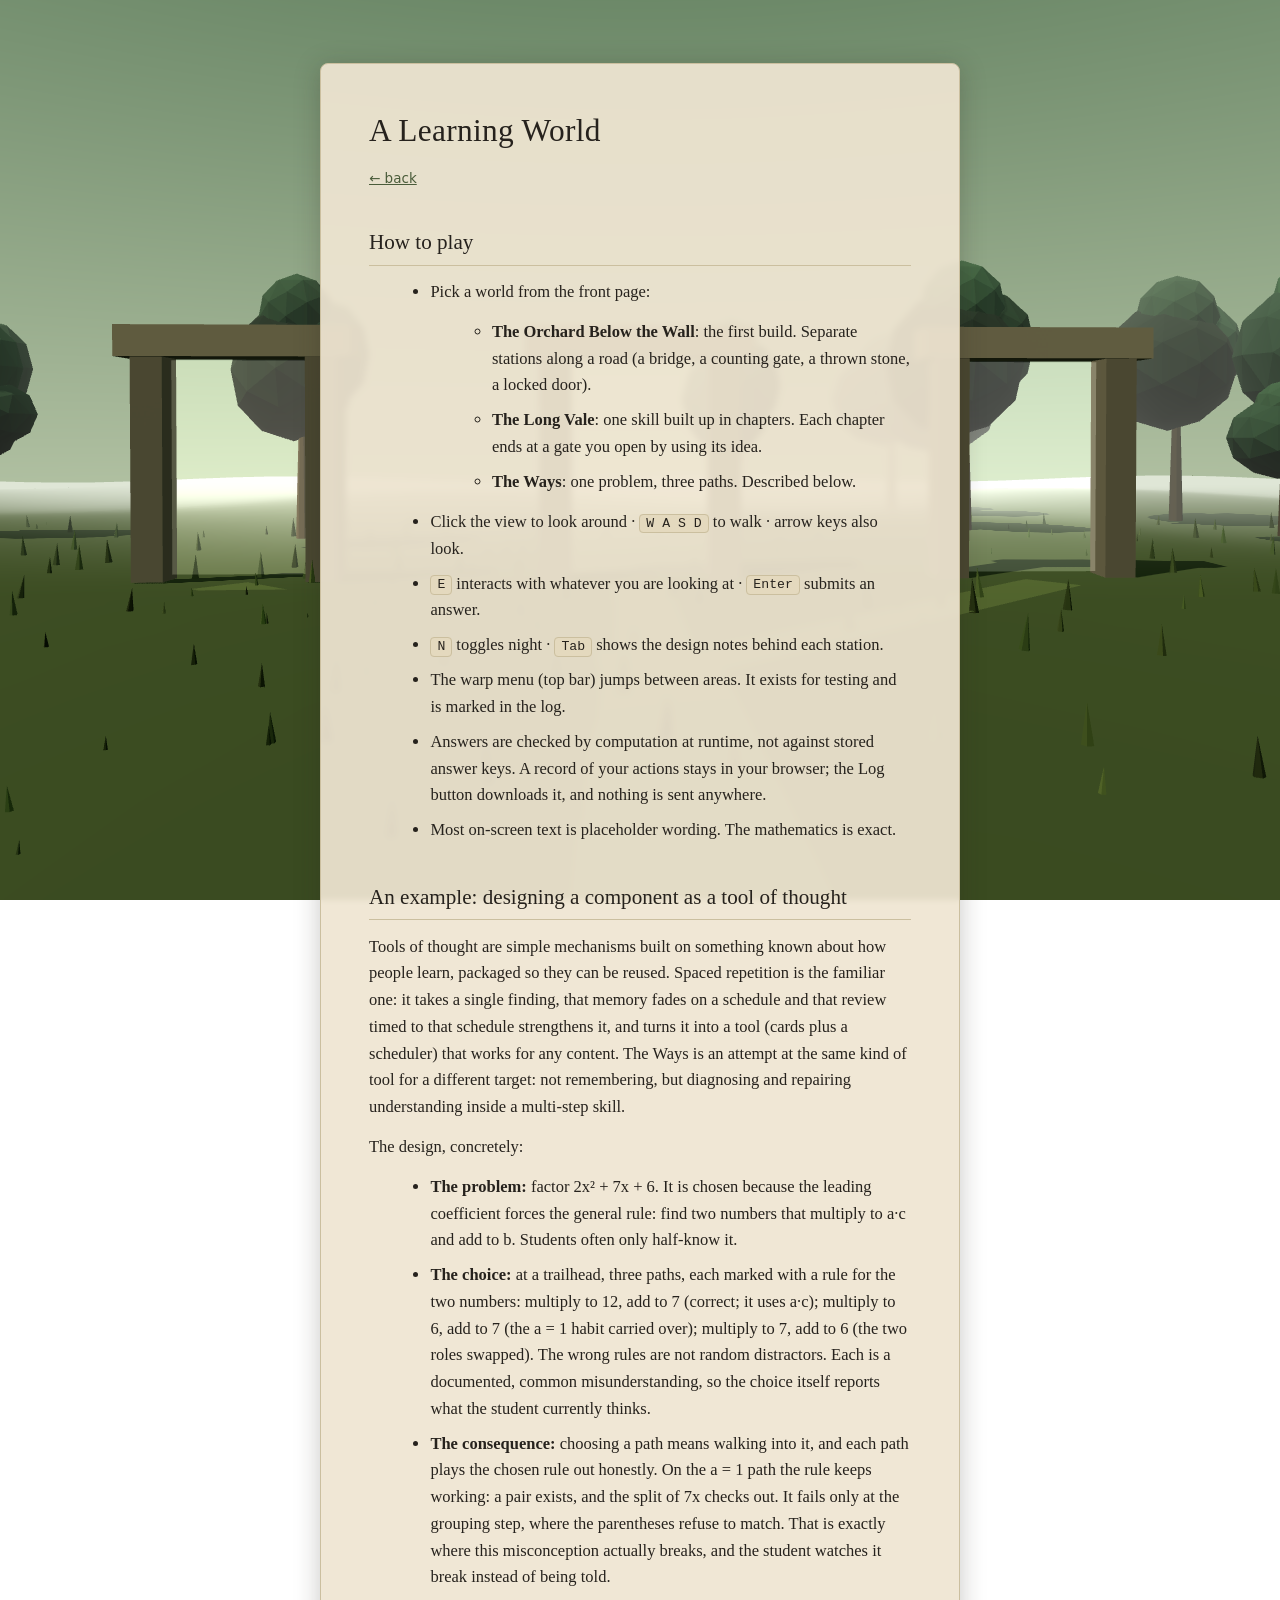
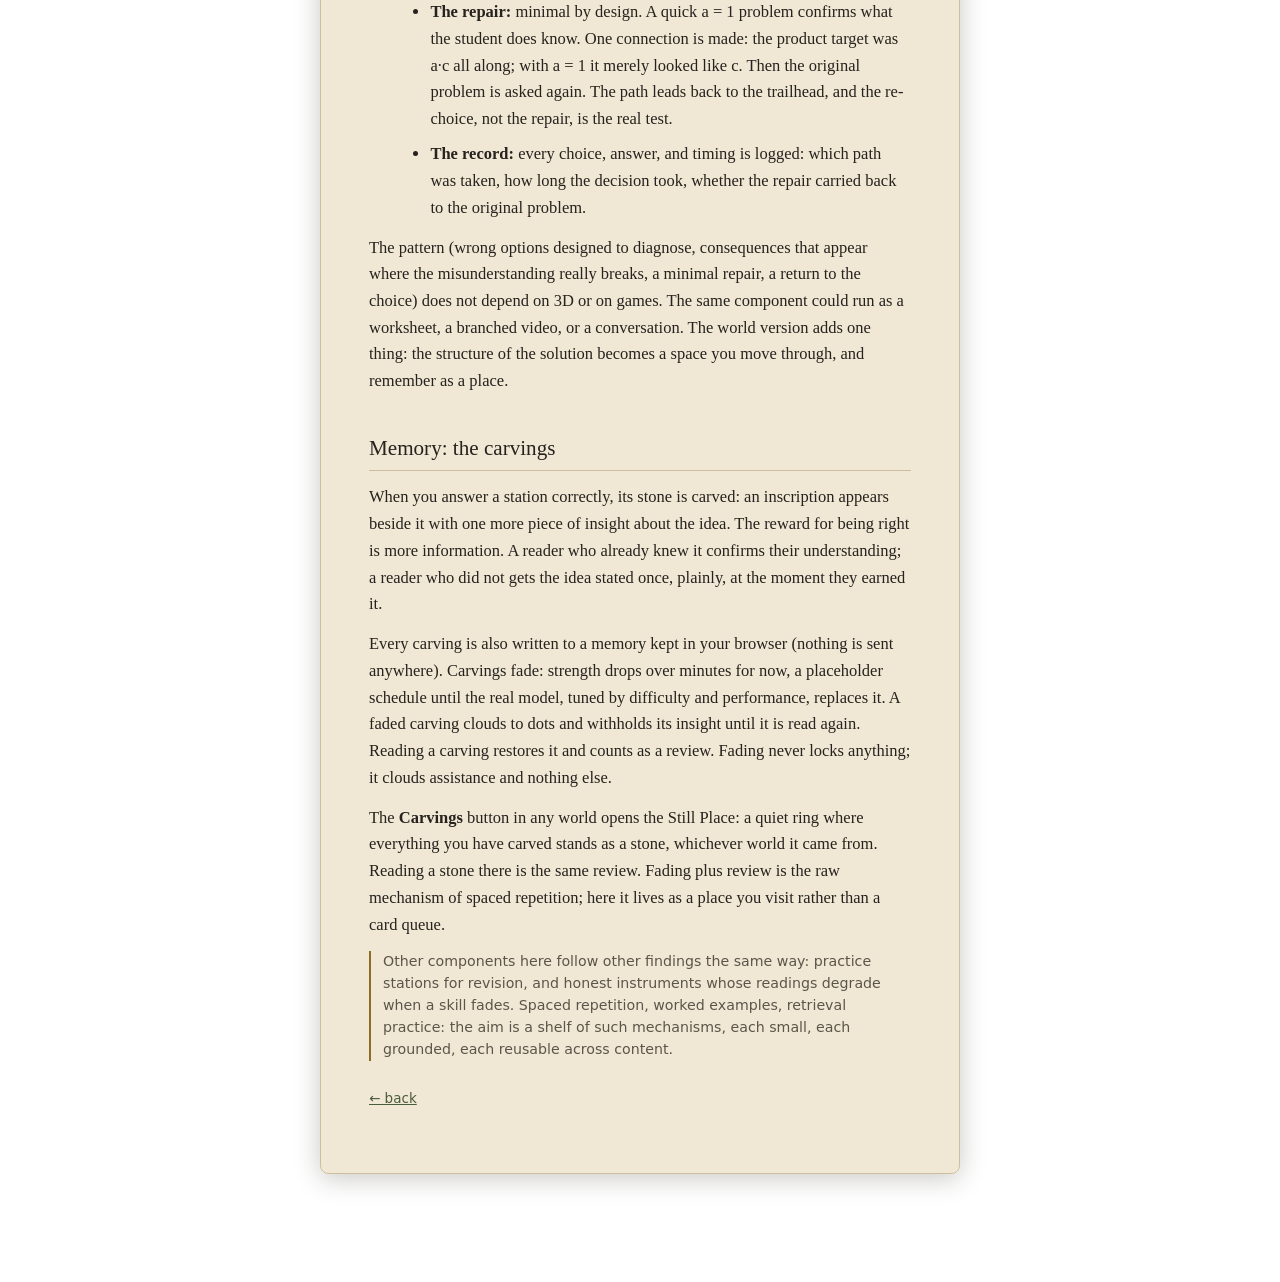
==== about.html @ 8d98e398 "The public build Co-Authored-By: Claude Fable 5 <noreply@anthropic.com>" ====
<!doctype html>
<html lang="en">
<head>
<meta charset="utf-8">
<meta name="viewport" content="width=device-width, initial-scale=1">
<title>About — A Learning World</title>
<style>
  :root{
    --ink:#26221d; --ink-soft:#5c554a; --gold:#8a6d21;
    --parchment:#efe6d2; --line:#cbbf9f;
    --serif: ui-serif, "Iowan Old Style", "Palatino Linotype", Palatino, Georgia, serif;
    --sans: ui-sans-serif, -apple-system, "Segoe UI", Roboto, system-ui, sans-serif;
    --mono: ui-monospace, "SF Mono", Menlo, monospace;
  }
  * { margin: 0; box-sizing: border-box; }
  body { color: var(--ink); font: 16.5px/1.62 var(--serif); }
  #bg { position: fixed; inset: 0; z-index: 0; }
  main { position: relative; z-index: 1; display: flex; justify-content: center; padding: 7vh 20px 12vh; }
  article {
    max-width: 640px; background: rgba(239,230,210,.93); border: 1px solid var(--line);
    border-radius: 8px; padding: 42px 48px 38px; box-shadow: 0 4px 26px rgba(38,34,29,.25);
    backdrop-filter: blur(3px);
  }
  h1 { font-weight: normal; font-size: 1.9em; margin-bottom: .15em; letter-spacing: .01em; }
  .back { font-family: var(--sans); font-size: .82em; margin-bottom: 1.8em; }
  a { color: #4a5c3a; }
  h2 { font-weight: normal; font-size: 1.28em; margin: 1.7em 0 .5em; border-bottom: 1px solid var(--line); padding-bottom: .25em; }
  p { margin: .8em 0; }
  ul { margin: .8em 0 .8em 1.3em; }
  li { margin: .5em 0; }
  b { font-weight: 600; }
  .k { font-family: var(--mono); font-size: .8em; background: #e4d9be; border: 1px solid var(--line); padding: .1em .45em; border-radius: 4px; }
  .quiet { color: var(--ink-soft); font-family: var(--sans); font-size: .86em; line-height: 1.55; border-left: 2px solid var(--gold); padding-left: 12px; }
  @media (max-width: 640px) { article { padding: 30px 22px; } }
</style>
</head>
<body>
<canvas id="bg"></canvas>
<main>
<article>
  <h1>A Learning World</h1>
  <p class="back"><a href="index.html">← back</a></p>

  <h2>How to play</h2>
  <ul>
    <li>Pick a world from the front page:
      <ul>
        <li><b>The Orchard Below the Wall</b>: the first build. Separate stations along a road (a bridge, a counting gate, a thrown stone, a locked door).</li>
        <li><b>The Long Vale</b>: one skill built up in chapters. Each chapter ends at a gate you open by using its idea.</li>
        <li><b>The Ways</b>: one problem, three paths. Described below.</li>
      </ul>
    </li>
    <li>Click the view to look around · <span class="k">W A S D</span> to walk · arrow keys also look.</li>
    <li><span class="k">E</span> interacts with whatever you are looking at · <span class="k">Enter</span> submits an answer.</li>
    <li><span class="k">N</span> toggles night · <span class="k">Tab</span> shows the design notes behind each station.</li>
    <li>The warp menu (top bar) jumps between areas. It exists for testing and is marked in the log.</li>
    <li>Answers are checked by computation at runtime, not against stored answer keys. A record of your actions stays in your browser; the Log button downloads it, and nothing is sent anywhere.</li>
    <li>Most on-screen text is placeholder wording. The mathematics is exact.</li>
  </ul>

  <h2>An example: designing a component as a tool of thought</h2>

  <p>Tools of thought are simple mechanisms built on something known about how
  people learn, packaged so they can be reused. Spaced repetition is the
  familiar one: it takes a single finding, that memory fades on a schedule and
  that review timed to that schedule strengthens it, and turns it into a tool
  (cards plus a scheduler) that works for any content. The Ways is an attempt
  at the same kind of tool for a different target: not remembering, but
  diagnosing and repairing understanding inside a multi-step skill.</p>

  <p>The design, concretely:</p>

  <ul>
    <li><b>The problem:</b> factor 2x² + 7x + 6. It is chosen because the
    leading coefficient forces the general rule: find two numbers that
    multiply to a·c and add to b. Students often only half-know it.</li>
    <li><b>The choice:</b> at a trailhead, three paths, each marked with a rule
    for the two numbers: multiply to 12, add to 7 (correct; it uses a·c);
    multiply to 6, add to 7 (the a = 1 habit carried over); multiply to 7, add
    to 6 (the two roles swapped). The wrong rules are not random distractors.
    Each is a documented, common misunderstanding, so the choice itself
    reports what the student currently thinks.</li>
    <li><b>The consequence:</b> choosing a path means walking into it, and each
    path plays the chosen rule out honestly. On the a = 1 path the rule keeps
    working: a pair exists, and the split of 7x checks out. It fails only at
    the grouping step, where the parentheses refuse to match. That is exactly
    where this misconception actually breaks, and the student watches it break
    instead of being told.</li>
    <li><b>The repair:</b> minimal by design. A quick a = 1 problem confirms
    what the student does know. One connection is made: the product target was
    a·c all along; with a = 1 it merely looked like c. Then the original
    problem is asked again. The path leads back to the trailhead, and the
    re-choice, not the repair, is the real test.</li>
    <li><b>The record:</b> every choice, answer, and timing is logged: which
    path was taken, how long the decision took, whether the repair carried
    back to the original problem.</li>
  </ul>

  <p>The pattern (wrong options designed to diagnose, consequences that appear
  where the misunderstanding really breaks, a minimal repair, a return to the
  choice) does not depend on 3D or on games. The same component could run as a
  worksheet, a branched video, or a conversation. The world version adds one
  thing: the structure of the solution becomes a space you move through, and
  remember as a place.</p>

  <h2>Memory: the carvings</h2>

  <p>When you answer a station correctly, its stone is carved: an inscription
  appears beside it with one more piece of insight about the idea. The reward
  for being right is more information. A reader who already knew it confirms
  their understanding; a reader who did not gets the idea stated once, plainly,
  at the moment they earned it.</p>

  <p>Every carving is also written to a memory kept in your browser (nothing is
  sent anywhere). Carvings fade: strength drops over minutes for now, a
  placeholder schedule until the real model, tuned by difficulty and
  performance, replaces it. A faded carving clouds to dots and withholds its
  insight until it is read again. Reading a carving restores it and counts as
  a review. Fading never locks anything; it clouds assistance and nothing
  else.</p>

  <p>The <b>Carvings</b> button in any world opens the Still Place: a quiet
  ring where everything you have carved stands as a stone, whichever world it
  came from. Reading a stone there is the same review. Fading plus review is
  the raw mechanism of spaced repetition; here it lives as a place you visit
  rather than a card queue.</p>

  <p class="quiet">Other components here follow other findings the same way:
  practice stations for revision, and honest instruments whose readings degrade
  when a skill fades. Spaced repetition, worked examples, retrieval practice:
  the aim is a shelf of such mechanisms, each small, each grounded, each
  reusable across content.</p>

  <p class="back" style="margin-top:2em"><a href="index.html">← back</a></p>
</article>
</main>
<script type="module">
import * as THREE from './vendor/three/three.module.js';
import { rng, mat, jitter, tree } from './js/build.js';

const P = {
  canopyFar: '#2b4438', canopyMid: '#33553f', canopyNear: '#223a2e', trunk: '#5a4a38',
  ground: '#4a5c3a', groundLit: '#5c6f45', sky: '#cfd9c4', skyHigh: '#a8bda6', mist: '#dfe6d6',
};
const canvas = document.getElementById('bg');
const renderer = new THREE.WebGLRenderer({ canvas, antialias: true });
renderer.setPixelRatio(Math.min(devicePixelRatio || 1, 2));
renderer.shadowMap.enabled = true;
renderer.shadowMap.type = THREE.PCFSoftShadowMap;
renderer.toneMapping = THREE.ACESFilmicToneMapping;
renderer.toneMappingExposure = 1.14;

const scene = new THREE.Scene();
scene.fog = new THREE.Fog(new THREE.Color(P.mist), 16, 60);
const camera = new THREE.PerspectiveCamera(50, 1, .1, 200);

const sky = new THREE.Mesh(
  new THREE.SphereGeometry(150, 24, 12),
  new THREE.ShaderMaterial({
    side: THREE.BackSide, depthWrite: false, fog: false,
    uniforms: { top: { value: new THREE.Color(P.skyHigh) }, bottom: { value: new THREE.Color(P.mist) } },
    vertexShader: 'varying vec3 vP; void main(){ vP = position; gl_Position = projectionMatrix * modelViewMatrix * vec4(position,1.0); }',
    fragmentShader: 'uniform vec3 top; uniform vec3 bottom; varying vec3 vP; void main(){ float t = clamp(normalize(vP).y * 1.6 + 0.18, 0.0, 1.0); gl_FragColor = vec4(mix(bottom, top, t), 1.0); }',
  })
);
scene.add(sky);
scene.add(new THREE.HemisphereLight(new THREE.Color(P.sky), new THREE.Color('#43503b'), 1.05));
scene.add(new THREE.AmbientLight(new THREE.Color('#4a5540'), .8));
const sun = new THREE.DirectionalLight('#f6e8c8', 1.7);
sun.position.set(10, 20, -6); sun.castShadow = true;
sun.shadow.mapSize.set(2048, 2048);
Object.assign(sun.shadow.camera, { left: -26, right: 26, top: 30, bottom: -20, near: 1, far: 60 });
sun.shadow.bias = -.0004;
scene.add(sun);

const r = rng(515);
const ground = new THREE.Mesh(new THREE.PlaneGeometry(120, 120, 48, 48), mat(P.ground, { flatShading: false }));
ground.rotateX(-Math.PI / 2);
{ const a = ground.geometry.attributes.position;
  for (let i = 0; i < a.count; i++) a.setZ(i, Math.sin(a.getX(i) * .2) * Math.cos(a.getY(i) * .17) * .3);
  ground.geometry.computeVertexNormals();
}
ground.receiveShadow = true;
scene.add(ground);

const strip = (x0, z0, x1, z1, w) => {
  const L = Math.hypot(x1 - x0, z1 - z0);
  const m = new THREE.Mesh(new THREE.PlaneGeometry(w, L), mat(P.groundLit, { flatShading: false }));
  m.rotateX(-Math.PI / 2);
  m.rotation.z = Math.atan2(x1 - x0, z1 - z0);
  m.position.set((x0 + x1) / 2, .04, (z0 + z1) / 2);
  m.receiveShadow = true;
  scene.add(m);
};
strip(0, -12, 0, 2, 1.6);
strip(0, 2, -8, 9, 1.1); strip(0, 2, 0, 9, 1.1); strip(0, 2, 8, 9, 1.1);

for (const [x, glow] of [[8, '#e8d9a8'], [0, '#cfe0b8'], [-8, '#eef2da']]) {
  const g = new THREE.Group();
  for (const dx of [-1.7, 1.7]) {
    const post = new THREE.Mesh(new THREE.BoxGeometry(.62, 4.6, .62), mat('#8a8578'));
    post.position.set(dx, 2.3, 0); post.castShadow = true; g.add(post);
  }
  const lintel = new THREE.Mesh(new THREE.BoxGeometry(4.6, .62, .8), mat('#a49d8c'));
  lintel.position.y = 4.75; lintel.castShadow = true; g.add(lintel);
  const slab = new THREE.Mesh(new THREE.PlaneGeometry(3.1, 4.3),
    new THREE.MeshBasicMaterial({ color: glow, transparent: true, opacity: .2, depthWrite: false, side: THREE.DoubleSide, blending: THREE.AdditiveBlending }));
  slab.position.set(0, 2.25, .1);
  g.add(slab);
  g.position.set(x, 0, 10);
  scene.add(g);
}
for (let i = 0; i < 46; i++) {
  const x = -34 + r() * 68, z = -6 + r() * 34;
  if (Math.abs(x) < 12 && z < 16) continue;
  if (z > 8 && z < 13) continue;
  const t = tree(P, Math.round(x * 977 + z * 131), .9 + r() * .7);
  t.group.position.set(x, 0, z);
  scene.add(t.group);
}
{
  const geo = new THREE.ConeGeometry(.045, .3, 5); geo.translate(0, .15, 0);
  const m = new THREE.MeshStandardMaterial({ flatShading: true, roughness: 1 });
  const inst = new THREE.InstancedMesh(geo, m, 500);
  const M = new THREE.Matrix4(), q = new THREE.Quaternion(), e = new THREE.Euler(), sc = new THREE.Vector3();
  for (let i = 0; i < 500; i++) {
    const x = -30 + r() * 60, z = -10 + r() * 32;
    e.set((r() - .5) * .2, r() * Math.PI, (r() - .5) * .2); q.setFromEuler(e);
    sc.setScalar(.7 + r() * 1.2);
    M.compose(new THREE.Vector3(x, 0, z), q, sc);
    inst.setMatrixAt(i, M);
    inst.setColorAt(i, jitter(r() < .3 ? P.groundLit : '#54683c', r, .02, .1, .1));
  }
  inst.receiveShadow = true;
  scene.add(inst);
}

function resize() {
  renderer.setSize(innerWidth, innerHeight);
  camera.aspect = innerWidth / innerHeight;
  camera.updateProjectionMatrix();
}
addEventListener('resize', resize); resize();

let t0 = performance.now();
(function frame(now) {
  const t = (now - t0) / 1000;
  camera.position.set(Math.sin(t * .09) * .7, 2.7 + Math.sin(t * .17) * .1, -9.5);
  camera.lookAt(0, 2.6, 10);
  renderer.render(scene, camera);
  requestAnimationFrame(frame);
})(t0);
</script>
</body>
</html>
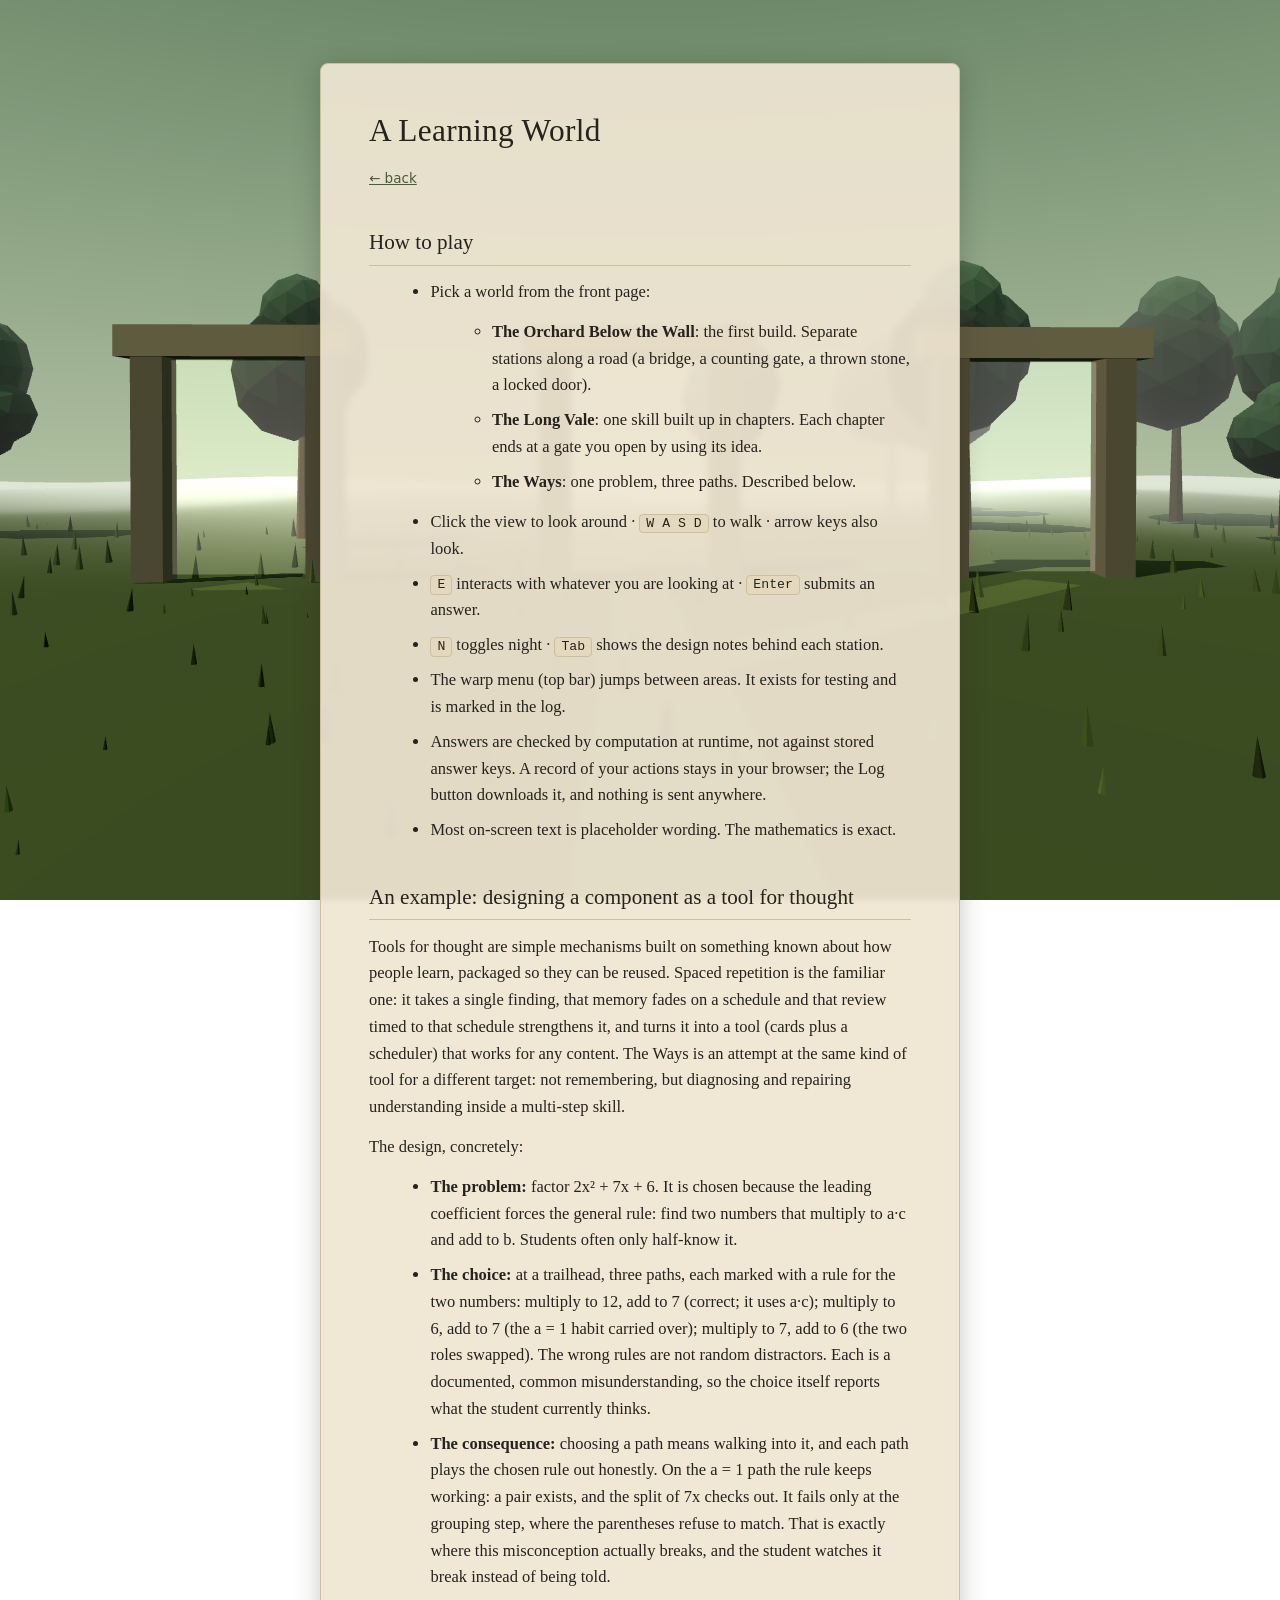
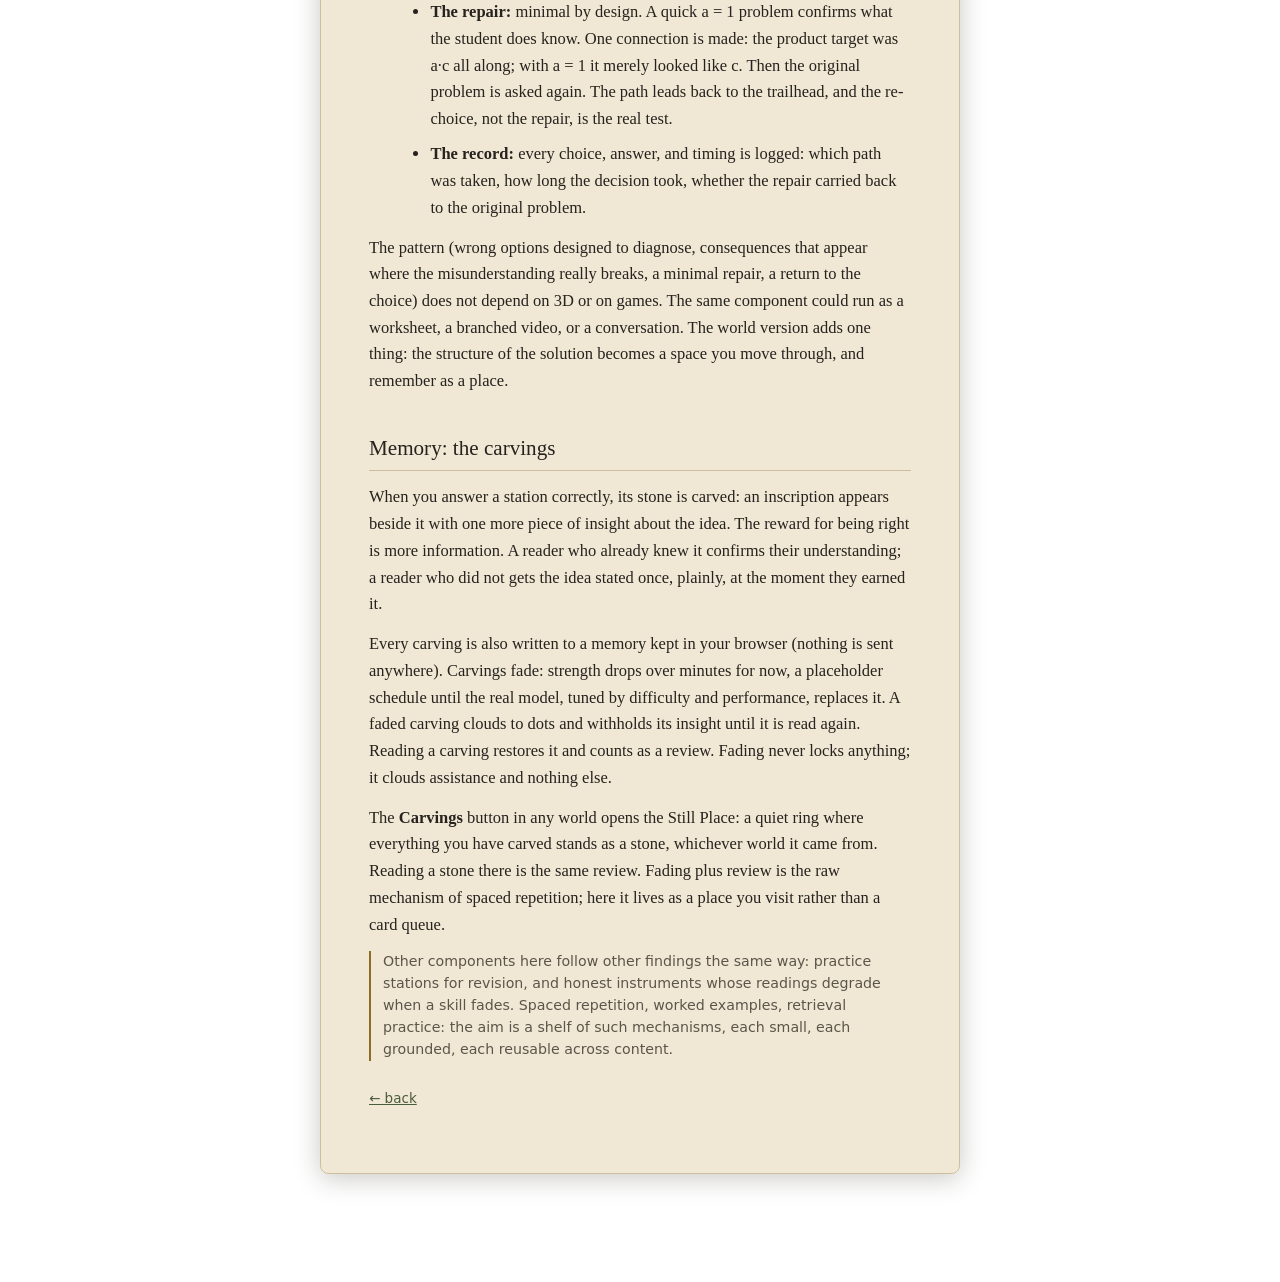
==== commit 37ab09d1: "Wording: tools for thought Co-Authored-By: Claude Fable 5 <noreply@anthropic.com>" ====
--- a/about.html
+++ b/about.html
@@ -58,9 +58,9 @@
     <li>Most on-screen text is placeholder wording. The mathematics is exact.</li>
   </ul>
 
-  <h2>An example: designing a component as a tool of thought</h2>
-
-  <p>Tools of thought are simple mechanisms built on something known about how
+  <h2>An example: designing a component as a tool for thought</h2>
+
+  <p>Tools for thought are simple mechanisms built on something known about how
   people learn, packaged so they can be reused. Spaced repetition is the
   familiar one: it takes a single finding, that memory fades on a schedule and
   that review timed to that schedule strengthens it, and turns it into a tool
